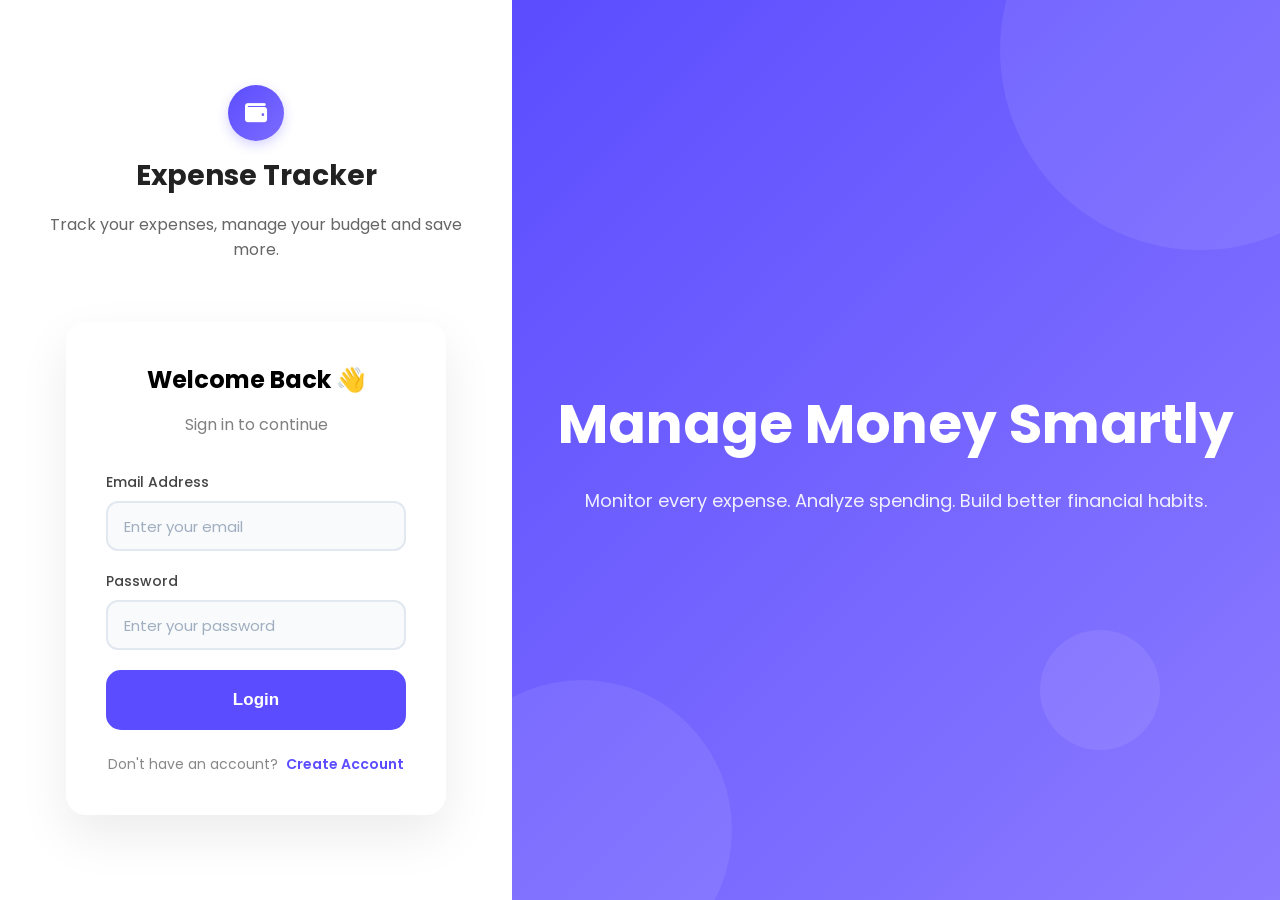
==== frontend/dashboard.html @ 8a33d6e6 "Final Expense Tracker Project" ====
<!DOCTYPE html>
<html lang="en">

<head>

    <meta charset="UTF-8">
    <meta name="viewport" content="width=device-width, initial-scale=1.0">

    <title>Dashboard | Expense Tracker</title>

    <!-- Google Font -->
    <link rel="preconnect" href="https://fonts.googleapis.com">
    <link rel="preconnect" href="https://fonts.gstatic.com" crossorigin>

    <link href="https://fonts.googleapis.com/css2?family=Poppins:wght@300;400;500;600;700&display=swap" rel="stylesheet">

    <!-- Font Awesome -->
    <link rel="stylesheet"
          href="https://cdnjs.cloudflare.com/ajax/libs/font-awesome/6.7.2/css/all.min.css">

    <!-- ===== ANTI-FOUC: Apply user-specific theme BEFORE first paint ===== -->
    <script>
        (function() {
            var userId = null;
            try {
                var stored = localStorage.getItem("currentUser");
                if (stored) {
                    var user = JSON.parse(stored);
                    if (user && user.id) userId = user.id;
                }
            } catch(e) {}
            var theme = userId ? localStorage.getItem("theme_" + userId) : null;
            if (theme === "dark") {
                document.documentElement.classList.add("dark-mode");
                var style = document.createElement("style");
                style.textContent = "html.dark-mode{--dark:#FFFFFF;--gray:#D1D5DB;--border:#374151;--background:#111827;--card:#1F2937;--sidebar-bg:#111827;--navbar-bg:#111827;--input-bg:#374151;--text-primary:#FFFFFF;--text-secondary:#D1D5DB;--hover-bg:#1F2937;--primary-light:rgba(99,102,241,0.15)}";
                document.head.insertBefore(style, document.head.querySelector('link[rel="stylesheet"]'));
            }
        })();
    </script>

    <!-- Dashboard CSS -->
    <link rel="stylesheet" href="css/dashboard.css">
    <link rel="stylesheet" href="css/responsive.css">

    <!-- Toast & Modal CSS -->
    <link rel="stylesheet" href="css/toast.css">
    <link rel="stylesheet" href="css/modal.css">

</head>

<body>

<div class="dashboard-container">

    <!-- ================= Sidebar ================= -->

    <aside class="sidebar">

      <div class="logo">

    <div class="logo-icon">

        <i class="fa-solid fa-wallet"></i>

    </div>

    <h2>Expense Tracker</h2>

</div>


<nav>

    <ul>

<li>
    <a href="dashboard.html">
        <i class="fa-solid fa-house"></i>
        <span>Dashboard</span>
    </a>
</li>

        <li>

            <a href="add_expense.html">

                <i class="fa-solid fa-plus"></i>

                <span>Add Expense</span>

            </a>

        </li>


        <li>

            <a href="expenses.html">

                <i class="fa-solid fa-receipt"></i>

                <span>Expenses</span>

            </a>

        </li>


        <li>

            <a href="categories.html">

                <i class="fa-solid fa-layer-group"></i>

                <span>Categories</span>

            </a>

        </li>


        <li>

            <a href="reports.html">

                <i class="fa-solid fa-chart-pie"></i>

                <span>Reports</span>

            </a>

        </li>


        <li>

            <a href="budget.html">

                <i class="fa-solid fa-wallet"></i>

                <span>Budget</span>

            </a>

        </li>


        <li>

            <a href="profile.html">

                <i class="fa-solid fa-user"></i>

                <span>Profile</span>

            </a>

        </li>


        <li>

            <a href="settings.html">

                <i class="fa-solid fa-gear"></i>

                <span>Settings</span>

            </a>

        </li>


    </ul>

</nav>


<div class="logout">

    <i class="fa-solid fa-right-from-bracket"></i>

    <span>Logout</span>

</div>

    </aside>

    <!-- ================= Main Content ================= -->

    <main class="main-content">

        <!-- ============ Navbar ============ -->


            <header class="navbar">

    <!-- Left -->

    <div class="nav-left">

        <button class="menu-btn">

            <i class="fa-solid fa-bars"></i>

        </button>

    </div>

    <!-- Right -->

    <div class="nav-right">

        <div class="profile" id="profileDropdown">

            <img
                id="navProfileAvatar"
                src="assets/images/default-avatar.png"
                alt="Profile"
                onerror="this.onerror=null;this.src='assets/images/default-avatar.png'"
            >

            <span class="profile-name" id="navUserName">User</span>

            <i class="fa-solid fa-chevron-down"></i>

            <div class="dropdown-menu">
                <a href="profile.html" class="dropdown-item">
                    <i class="fa-solid fa-user"></i>
                    <span>My Profile</span>
                </a>
                <a href="settings.html" class="dropdown-item">
                    <i class="fa-solid fa-gear"></i>
                    <span>Settings</span>
                </a>
                <div class="dropdown-divider"></div>
                <a href="#" class="dropdown-item dropdown-logout" id="dropdownLogoutBtn">
                    <i class="fa-solid fa-right-from-bracket"></i>
                    <span>Logout</span>
                </a>
            </div>

        </div>

    </div>

</header>

        <!-- ============ Dashboard ============ -->

        <section class="dashboard">

            <!-- Welcome Section -->

            <section class="welcome">

                <div class="welcome-text">

                    <h1>
                        Good Evening,
                        <span id="welcomeUserName">User 👋</span>
                    </h1>

                    <p>
                        Track your expenses and stay in control of your finances.
                    </p>

                </div>

                <div class="date-box">

                    <i class="fa-regular fa-calendar"></i>

                    <span>17 July 2026</span>

                </div>

            </section>

<!-- Summary Cards -->
          <section class="summary-cards">

    <!-- Total Expenses -->

    <div class="card">

        <div class="card-icon balance">

            <i class="fa-solid fa-wallet"></i>

        </div>

        <div class="card-info">

            <h4>Total Expenses</h4>

            <h2 id="total-expenses-value">0</h2>

            <p>Total Records</p>

        </div>

    </div>

    <!-- Total Amount Spent -->

    <div class="card">

        <div class="card-icon expense">

            <i class="fa-solid fa-arrow-trend-down"></i>

        </div>

        <div class="card-info">

            <h4>Total Amount Spent</h4>

            <h2 id="total-amount-spent-value">₹0</h2>

            <p>Lifetime</p>

        </div>

    </div>

    <!-- This Month's Expenses -->

    <div class="card">

        <div class="card-icon savings">

            <i class="fa-solid fa-calendar"></i>

        </div>

        <div class="card-info">

            <h4>This Month's Expenses</h4>

            <h2 id="this-month-expenses-value">₹0</h2>

            <p>Current Month</p>

        </div>

    </div>

    <!-- Categories Used -->

    <div class="card">

        <div class="card-icon income">

            <i class="fa-solid fa-layer-group"></i>

        </div>

        <div class="card-info">

            <h4>Categories Used</h4>

            <h2 id="categories-used-value">0</h2>

            <p>Active Categories</p>

        </div>

    </div>

</section>

            <!-- Top Categories -->

           <section class="charts">

    <div class="category-card">

        <div class="section-header">

            <h3>Top Categories</h3>

        </div>

        <div class="category-list" id="top-categories-list">

        </div>

    </div>

</section>

            <!-- Recent Transactions -->

           <section class="transactions">

    <div class="section-header">

        <h3>Recent Transactions</h3>

        <a href="#">View All</a>

    </div>

    <table>

        <thead>

            <tr>

                <th>Title</th>

                <th>Category Name</th>

                <th>Date</th>

                <th>Amount</th>

                <th>Status</th>

            </tr>

        </thead>

        <tbody>

        </tbody>

    </table>

</section>

        </section>
        <footer class="footer">

    <p>

        © 2026 Expense Tracker

    </p>

</footer>

    </main>

</div>

<script src="js/toast.js"></script>
<script src="js/modal.js"></script>
<script src="js/utils.js"></script>
<script src="js/app.js"></script>
<script src="js/dashboard.js"></script>

</body>
</html>
---- frontend/css/dashboard.css ----
/* ==========================
   GOOGLE FONT & RESET
========================== */

*{
    margin:0;
    padding:0;
    box-sizing:border-box;
}

:root{

    --primary:#6366F1;
    --primary-light:#EEF2FF;

    --success:#22C55E;
    --danger:#EF4444;
    --warning:#F59E0B;

    /* Light theme (default) */
    --dark:#111827;
    --gray:#6B7280;
    --border:#E5E7EB;

    --background:#F5F7FB;
    --card:#FFFFFF;
    --sidebar-bg:#FFFFFF;
    --navbar-bg:#FFFFFF;
    --input-bg:#FFFFFF;
    --text-primary:#111827;
    --text-secondary:#6B7280;
    --hover-bg:#F3F4F6;

}

body{

    font-family:'Poppins',sans-serif;

    background:var(--background);

    color:var(--text-primary);

}

/* ==========================
   DARK MODE
========================== */

body.dark-mode{

    --dark:#FFFFFF;
    --gray:#D1D5DB;
    --border:#374151;

    --background:#111827;
    --card:#1F2937;
    --sidebar-bg:#111827;
    --navbar-bg:#111827;
    --input-bg:#374151;
    --text-primary:#FFFFFF;
    --text-secondary:#D1D5DB;
    --hover-bg:#1F2937;

    --primary-light:rgba(99,102,241,0.15);

}

.dashboard-container{

    display:flex;

    min-height:100vh;

}

.main-content{

    flex:1;

    display:flex;

    flex-direction:column;

    background:var(--background);

}

.dashboard{

    padding:35px;

}

/* ==========================
   NAVBAR
========================== */

.navbar{

    height:80px;

    background:var(--navbar-bg);

    display:flex;

    justify-content:space-between;

    align-items:center;

    padding:0 35px;

    border-bottom:1px solid var(--border);

}

.nav-left{

    display:flex;

    align-items:center;

    gap:20px;

}

.menu-btn{

    width:45px;

    height:45px;

    border:none;

    border-radius:12px;

    background:var(--primary-light);

    color:var(--primary);

    font-size:18px;

    cursor:pointer;

}

.search-box{

    display:flex;

    align-items:center;

    gap:10px;

    background:var(--input-bg);

    padding:12px 18px;

    border-radius:12px;

    width:350px;

    border:1px solid var(--border);

}

.search-box i{

    color:var(--text-secondary);

}

.search-box input{

    width:100%;

    border:none;

    background:transparent;

    outline:none;

    font-size:15px;

    font-family:'Poppins',sans-serif;

    color:var(--text-primary);

}

.nav-right{

    display:flex;

    align-items:center;

    gap:20px;

}

.icon-btn{

    width:45px;

    height:45px;

    border:none;

    border-radius:12px;

    background:var(--hover-bg);

    cursor:pointer;

    font-size:18px;

    color:var(--text-primary);

}

.profile{

    display:flex;

    align-items:center;

    gap:8px;

    cursor:pointer;

    position:relative;

    padding:4px 10px 4px 4px;

    border-radius:40px;

    transition:background 0.2s;

    border:1px solid var(--border);

    background:var(--card);

    user-select:none;

}

.profile:hover{

    background:var(--hover-bg);

}

.profile.active{

    border-color:var(--primary);

    box-shadow:0 0 0 2px rgba(99,102,241,0.15);

}

.profile img{

    width:34px;

    height:34px;

    border-radius:50%;

    object-fit:cover;

    flex-shrink:0;

}

.profile-name{

    font-size:14px;

    font-weight:600;

    color:var(--text-primary);

    white-space:nowrap;

    max-width:80px;

    overflow:hidden;

    text-overflow:ellipsis;

}

.profile i.fa-chevron-down{

    font-size:10px;

    color:var(--text-secondary);

    transition:transform 0.25s ease;

    flex-shrink:0;

}

.profile.active i.fa-chevron-down{

    transform:rotate(180deg);

}

/* ---------- Profile Dropdown ---------- */

.dropdown-menu{

    position:absolute;

    top:calc(100% + 8px);

    right:0;

    background:var(--card);

    border-radius:12px;

    box-shadow:0 10px 40px rgba(0,0,0,0.15);

    width:220px;

    padding:6px;

    opacity:0;

    visibility:hidden;

    transform:translateY(-8px) scale(0.96);

    transition:all 0.25s cubic-bezier(0.16,1,0.3,1);

    z-index:1000;

    border:1px solid var(--border);

    transform-origin:top right;

}

.dropdown-menu.show{

    opacity:1;

    visibility:visible;

    transform:translateY(0) scale(1);

}

.dropdown-item{

    display:flex;

    align-items:center;

    gap:12px;

    padding:10px 14px;

    border-radius:8px;

    text-decoration:none;

    color:var(--text-primary);

    font-size:14px;

    font-weight:500;

    transition:all 0.15s ease;

    cursor:pointer;

}

.dropdown-item i{

    width:18px;

    text-align:center;

    font-size:15px;

    color:var(--text-secondary);

    flex-shrink:0;

}

.dropdown-item span{

    flex:1;
    display:inline-block;

}

.dropdown-item:hover{

    background:var(--primary-light);

    color:var(--primary);

}

.dropdown-item:hover i{

    color:var(--primary);

}

.dropdown-logout{

    color:var(--danger);

}

.dropdown-logout i{

    color:var(--danger);

}

.dropdown-logout:hover{

    background:#FEF2F2 !important;

    color:var(--danger) !important;

}

.dropdown-logout:hover i{

    color:var(--danger) !important;

}

body.dark-mode .dropdown-logout:hover{

    background:rgba(239,68,68,0.15) !important;

    color:#F87171 !important;

}

body.dark-mode .dropdown-logout:hover i{

    color:#F87171 !important;

}

body.dark-mode .dropdown-item:hover{

    background:rgba(255,255,255,0.08);

    color:var(--text-primary);

}

body.dark-mode .dropdown-item:hover i{

    color:var(--text-primary);

}

.dropdown-divider{

    height:1px;

    background:var(--border);

    margin:4px 0;

}



/* =====================================
   SIDEBAR
===================================== */
.sidebar{

    width:280px;

    background:var(--sidebar-bg);

    color:var(--text-primary);

    display:flex;

    flex-direction:column;

    padding:25px 20px;

    transition:width 0.3s, padding 0.3s;

    border-right:1px solid var(--border);

}

/* =====================================
   COLLAPSIBLE SIDEBAR (CSS-only)
===================================== */

.sidebar.collapsed{

    width:90px;

    padding:25px 12px;

}

.sidebar.collapsed .logo h2{

    opacity:0;

    width:0;

    overflow:hidden;

    white-space:nowrap;

    margin:0;

}

/* keep logo icon visible and centered */
.sidebar.collapsed .logo{

    margin-bottom:25px;

}

.sidebar.collapsed .logo-icon{

    margin:0;

    width:55px;

    height:55px;

}

/* Hide all menu text when collapsed */
.sidebar.collapsed nav li span,
.sidebar.collapsed .logout span{

    opacity:0;

    width:0;

    overflow:hidden;

    white-space:nowrap;

    margin:0;

}

/* Center icons vertically (and horizontally within the narrow sidebar) */
.sidebar.collapsed nav li{

    gap:0;

    padding-left:12px;

    padding-right:12px;

}

.sidebar.collapsed nav li i{

    width:22px;

    text-align:center;

}

.sidebar.collapsed nav li{

    flex-direction:column;

    align-items:center;

    justify-content:center;

}

/* Make logout icon+container center */
.sidebar.collapsed .logout{

    gap:0;

    padding-left:12px;

    padding-right:12px;

    flex-direction:column;

    align-items:center;

    justify-content:center;

    text-align:center;

}

/* Ensure main content expands naturally when sidebar collapses */
.dashboard-container{

    transition:all 0.3s;

}

.sidebar.collapsed{

    flex:0 0 auto;

}

.main-content{

    transition:all 0.3s;

}

.sidebar.collapsed ~ .main-content{

    transition:all 0.3s;

}

.sidebar-top{


    display:flex;

    flex-direction:column;

}

.logo{

    display:flex;

    align-items:center;

    gap:15px;

    margin-bottom:30px;

}

nav{

    flex:1;

}

nav ul{

    list-style:none;

}

.logout{

    margin-top:auto;

    padding-top:30px;

}

.logo{

    display:flex;
    align-items:center;
    gap:15px;

    margin-bottom:25px;

}

.logo-icon{

    width:55px;
    height:55px;

    border-radius:16px;

    background:linear-gradient(135deg,#6366F1,#8B5CF6);

    display:flex;
    justify-content:center;
    align-items:center;

    font-size:22px;

    color:#fff;

}

.logo h2{

    font-size:20px;
    font-weight:600;

    color:var(--text-primary);

}

nav ul{

    list-style:none;

}

nav li{

    display:flex;
    align-items:center;

    gap:16px;

    padding:15px 18px;

    margin-bottom:12px;

    border-radius:14px;

    cursor:pointer;

    transition:.3s;

    color:var(--text-secondary);

}

nav li:hover{

    background:var(--hover-bg);

    color:var(--text-primary);

}

nav li a{

    display:flex;
    align-items:center;
    gap:16px;
    text-decoration:none;
    color:inherit;
    width:100%;

}

.active{

    background:linear-gradient(135deg,#6366F1,#8B5CF6) !important;

    color:#fff !important;

}

.active a{

    color:#fff !important;

}

nav li i{

    width:22px;
    font-size:18px;

}

.logout{

    display:flex;
    align-items:center;

    gap:16px;

    padding:15px 18px;

    border-radius:14px;

    cursor:pointer;

    transition:.3s;

    color:var(--text-secondary);

}

.logout:hover{

    background:var(--hover-bg);

    color:var(--danger);

}

.logout i{

    width:22px;
    font-size:18px;

}

/* =====================================
   WELCOME SECTION
===================================== */

.welcome{

    display:flex;
    justify-content:space-between;
    align-items:center;

    margin-bottom:35px;

}

.welcome h1{

    font-size:38px;
    color:var(--text-primary);

}

.welcome span{

    color:var(--primary);

}

.welcome p{

    margin-top:10px;

    color:var(--text-secondary);

    font-size:16px;

}

.date-box{

    display:flex;
    align-items:center;
    gap:10px;

    background:var(--card);

    padding:14px 22px;

    border-radius:14px;

    border:1px solid var(--border);

    color:var(--text-primary);

}

.date-box i{

    color:var(--primary);

}

/* =====================================
   SUMMARY CARDS
===================================== */

.summary-cards{

    display:grid;

    grid-template-columns:repeat(4,1fr);

    gap:25px;

    margin-bottom:35px;

}

.card{

    background:var(--card);

    padding:25px;

    border-radius:18px;

    border:1px solid var(--border);

    transition:.3s;

}

.card:hover{

    transform:translateY(-6px);

}

.card-icon{

    width:60px;

    height:60px;

    border-radius:16px;

    display:flex;

    justify-content:center;

    align-items:center;

    font-size:22px;

    color:white;

    margin-bottom:18px;

}

.balance{

    background:#6366F1;

}

.income{

    background:#22C55E;

}

.expense{

    background:#EF4444;

}

.savings{

    background:#F59E0B;

}

.card-info h4{

    color:var(--text-secondary);

    font-size:15px;

}

.card-info h2{

    margin:12px 0;

    font-size:30px;

    color:var(--text-primary);

}

.card-info p{

    color:var(--text-secondary);

}

/* =====================================
   CHARTS (Top Categories)
===================================== */

.charts{

    display:grid;

    grid-template-columns:1fr;

    gap:25px;

    margin-bottom:35px;

}

.category-card{

    background:var(--card);

    border-radius:18px;

    padding:25px;

    border:1px solid var(--border);

}

.section-header{

    display:flex;

    justify-content:space-between;

    align-items:center;

    margin-bottom:25px;

}

.section-header h3{

    font-size:22px;

    color:var(--text-primary);

}

/* =====================================
   TOP CATEGORIES
===================================== */

.category-list{

    display:flex;

    flex-direction:column;

    gap:18px;

}

.category-item{

    display:flex;

    justify-content:space-between;

    align-items:center;

    padding:14px 16px;

    border-radius:12px;

    background:var(--background);

    transition:.3s;

}

.category-item:hover{

    background:var(--primary-light);

    transform:translateX(6px);

}

.category-item span{

    font-weight:500;

    color:var(--text-primary);

}

.category-item strong{

    color:var(--primary);

}

/* =====================================
   RECENT TRANSACTIONS
===================================== */

.transactions{

    margin-top:35px;

    background:var(--card);

    border-radius:18px;

    padding:25px;

    border:1px solid var(--border);

}

.transactions table{

    width:100%;

    border-collapse:collapse;

}

.transactions th{

    text-align:left;

    padding:18px 12px;

    color:var(--text-secondary);

    font-size:15px;

    border-bottom:1px solid var(--border);

}

.transactions td{

    padding:18px 12px;

    border-bottom:1px solid var(--border);

    color:var(--text-primary);

}

.transactions tbody tr{

    transition:.3s;

}

.transactions tbody tr:hover{

    background:var(--hover-bg);

}

.completed{

    background:#DCFCE7;

    color:#16A34A;

    padding:8px 14px;

    border-radius:25px;

    font-size:13px;

    font-weight:600;

}

body.dark-mode .completed{

    background:rgba(22,163,74,0.2);

}

.section-header a{

    text-decoration:none;

    color:var(--primary);

    font-weight:600;

}

/* =====================================
   FOOTER
===================================== */

.footer{

    text-align:center;

    padding:25px;

    color:var(--text-secondary);

    font-size:14px;

    border-top:1px solid var(--border);

    margin-top:40px;

}

/* =====================================
   FORM ELEMENTS (global)
===================================== */

input, select, textarea{

    font-family:'Poppins',sans-serif;

    background:var(--input-bg);

    border:1px solid var(--border);

    color:var(--text-primary);

    border-radius:10px;

    padding:12px 16px;

    outline:none;

    transition:border-color 0.2s;

}

input:focus, select:focus, textarea:focus{

    border-color:var(--primary);

}

input::placeholder, textarea::placeholder{

    color:var(--text-secondary);

}

label{

    color:var(--text-primary);

    font-weight:500;

    margin-bottom:6px;

    display:block;

}

button{

    font-family:'Poppins',sans-serif;

}

/* =========================================================
   DARK MODE — Global Overrides for ALL Page Components
   =========================================================
   These rules ensure that EVERY page gets full dark mode
   when body.dark-mode is applied.
   ========================================================= */

/* ----- Page Headers (Categories, Budget, Reports, Settings, etc.) ----- */
body.dark-mode .categories-header h2,
body.dark-mode .budget-header h2,
body.dark-mode .reports-header h2,
body.dark-mode .expense-form h2,
body.dark-mode .header-text h2 {
    color: var(--text-primary);
}

body.dark-mode .page-description {
    color: var(--text-secondary);
}

/* ----- Category Cards ----- */
body.dark-mode .category-card {
    background: var(--card);
    box-shadow: none;
    border: 1px solid var(--border);
}

body.dark-mode .category-card h3 {
    color: var(--text-primary);
}

body.dark-mode .category-card p {
    color: var(--text-secondary);
}

body.dark-mode .category-icon {
    background: var(--primary-light);
}

/* ----- Budget Cards ----- */
body.dark-mode .budget-card {
    background: var(--card);
    box-shadow: none;
    border: 1px solid var(--border);
}

body.dark-mode .budget-card h3 {
    color: var(--text-primary);
}

body.dark-mode .budget-top span {
    color: var(--primary);
}

body.dark-mode .budget-info {
    color: var(--text-secondary);
}

body.dark-mode .progress-bar {
    background: var(--border);
}

/* ----- Expense Form ----- */
body.dark-mode .expense-form {
    background: var(--card);
    box-shadow: none;
    border: 1px solid var(--border);
}

body.dark-mode .expense-form h2 {
    color: var(--text-primary);
}

body.dark-mode .form-group label {
    color: var(--text-primary);
}

/* ----- Expense Table ----- */
body.dark-mode .expense-table {
    background: var(--card);
    box-shadow: none;
    border: 1px solid var(--border);
}

body.dark-mode .expense-table thead {
    background: var(--hover-bg);
}

body.dark-mode .expense-table th {
    color: var(--text-primary);
    border-bottom: 1px solid var(--border);
}

body.dark-mode .expense-table td {
    color: var(--text-primary);
    border-top: 1px solid var(--border);
}

body.dark-mode .expense-table tbody tr:hover {
    background: var(--hover-bg);
}

/* ----- Expense Filters ----- */
body.dark-mode .expense-filters input,
body.dark-mode .expense-filters select {
    background: var(--input-bg);
    border-color: var(--border);
    color: var(--text-primary);
}

body.dark-mode .expense-filters input::placeholder {
    color: #9CA3AF;
}

/* ----- Buttons (non-primary) ----- */
body.dark-mode .cancel {
    background: var(--hover-bg);
    color: var(--text-primary);
}

body.dark-mode .cancel:hover {
    background: var(--border);
}

/* ----- Reports Page ----- */
body.dark-mode .report-card {
    background: var(--card);
    box-shadow: none;
    border: 1px solid var(--border);
}

body.dark-mode .report-card h3 {
    color: var(--text-primary);
}

body.dark-mode .report-card p {
    color: var(--text-secondary);
}

body.dark-mode .report-card h2 {
    color: var(--primary);
}

body.dark-mode .chart-container {
    background: var(--card);
    box-shadow: none;
    border: 1px solid var(--border);
}

body.dark-mode .chart-container h3 {
    color: var(--text-primary);
}

body.dark-mode .table-container {
    background: var(--card);
    box-shadow: none;
    border: 1px solid var(--border);
}

body.dark-mode .table-container h3 {
    color: var(--text-primary);
}

/* ----- Reports Tables ----- */
body.dark-mode .reports-table thead {
    background: var(--hover-bg);
}

body.dark-mode .reports-table th {
    color: var(--text-primary);
    border-bottom: 2px solid var(--border);
}

body.dark-mode .reports-table td {
    color: var(--text-primary);
    border-bottom: 1px solid var(--border);
}

body.dark-mode .reports-table tbody tr:hover {
    background: var(--hover-bg);
}

body.dark-mode .remaining-positive {
    color: var(--success);
}

body.dark-mode .remaining-negative {
    color: var(--danger);
}

body.dark-mode .remaining-zero {
    color: var(--text-secondary);
}

/* ----- Settings toggles ----- */
body.dark-mode .slider {
    background: var(--border);
}

body.dark-mode .slider:before {
    background: var(--text-primary);
}

body.dark-mode .switch input:checked + .slider {
    background: var(--primary);
}

/* ----- Modals (Categories, Budget pages) ----- */
body.dark-mode .modal-overlay .modal {
    background: var(--card);
    box-shadow: 0 20px 60px rgba(0,0,0,0.5);
    border: 1px solid var(--border);
}

body.dark-mode .modal-overlay .modal h3 {
    color: var(--text-primary);
}

body.dark-mode .modal-overlay .modal label {
    color: var(--text-secondary);
}

body.dark-mode .modal-overlay .modal input,
body.dark-mode .modal-overlay .modal select {
    background: var(--input-bg);
    border-color: var(--border);
    color: var(--text-primary);
}

body.dark-mode .modal-overlay .modal input:focus,
body.dark-mode .modal-overlay .modal select:focus {
    border-color: var(--primary);
}

body.dark-mode .modal-close-btn {
    color: var(--text-secondary);
}

body.dark-mode .modal-close-btn:hover {
    color: var(--text-primary);
}

body.dark-mode .modal-cancel-btn {
    background: var(--hover-bg);
    border-color: var(--border);
    color: var(--text-primary);
}

body.dark-mode .modal-cancel-btn:hover {
    background: var(--border);
}

/* ----- Category action buttons in modal ----- */
body.dark-mode .category-edit-btn {
    background: rgba(99,102,241,0.15);
    color: var(--primary);
}

body.dark-mode .category-edit-btn:hover {
    background: rgba(99,102,241,0.25);
}

body.dark-mode .category-delete-btn {
    background: rgba(239,68,68,0.15);
    color: var(--danger);
}

body.dark-mode .category-delete-btn:hover {
    background: rgba(239,68,68,0.25);
}

/* =========================================================
   END DARK MODE GLOBAL OVERRIDES
   ========================================================= */
---- frontend/css/responsive.css ----
/* Large Laptop */
@media (max-width:1200px){

}

/* Laptop */
@media (max-width:992px){
    
}

/* ==================================================== */
/* Tablet (768px – 1023px)                                */
/* ==================================================== */

@media (max-width:1023px){

    /* ---- Dashboard ---- */
    .summary-cards{
        grid-template-columns:repeat(2,1fr);
        gap:18px;
    }

    .welcome{
        flex-direction:column;
        align-items:flex-start;
        gap:16px;
    }

    .welcome h1{
        font-size:28px;
    }

    .dashboard{
        padding:25px;
    }

    /* ---- Sidebar ---- */
    .sidebar{
        width:240px;
        padding:20px 16px;
    }

    .sidebar.collapsed{
        width:80px;
        padding:20px 8px;
    }

    /* ---- Expense Form ---- */
    .expense-form{
        padding:28px;
    }

    /* ---- Categories / Budget Grids ---- */
    .categories-grid{
        grid-template-columns:repeat(auto-fit,minmax(180px,1fr));
        gap:18px;
    }

    .budget-grid{
        grid-template-columns:repeat(auto-fit,minmax(260px,1fr));
        gap:18px;
    }

    /* ---- Reports ---- */
    .reports-page{
        padding:25px;
    }

    .reports-grid{
        grid-template-columns:repeat(auto-fit,minmax(200px,1fr));
        gap:18px;
    }

    /* ---- Profile ---- */
    .profile-page{
        padding:25px;
    }

    /* ---- Settings ---- */
    .settings-page{
        padding:25px;
    }

    /* ---- Tables ---- */
    .expense-table{
        overflow-x:auto;
        -webkit-overflow-scrolling:touch;
    }

    .transactions{
        overflow-x:auto;
        -webkit-overflow-scrolling:touch;
    }

    /* ---- Modals ---- */
    .modal-confirm{
        width:380px;
    }
}

/* Tablet (max 768px) — keep existing rules, add missing sections */
@media (max-width:768px){

    body{
        overflow-x:hidden;
    }

    .navbar{

        padding:0 20px;

    }

    .profile{

        padding:3px 8px 3px 3px !important;

    }

    .profile img{

        width:30px !important;

        height:30px !important;

    }

    .profile-name{

        max-width:60px !important;

        font-size:13px !important;

    }

    .dropdown-menu{

        width:200px !important;

        right:-10px !important;

    }

    /* ---- Dashboard ---- */
    .summary-cards{
        grid-template-columns:repeat(2,1fr);
        gap:16px;
    }

    .card{
        padding:20px;
    }

    .card-info h2{
        font-size:24px;
    }

    .dashboard{
        padding:20px;
    }

    .welcome{
        flex-direction:column;
        align-items:flex-start;
        gap:14px;
    }

.welcome h1{
        font-size:26px;
        overflow-wrap:break-word;
        word-break:break-word;
        hyphens:auto;
    }

    /* ---- Sidebar ---- */
    .sidebar{
        position:fixed;
        top:0;
        left:0;
        bottom:0;
        z-index:10000;
        transform:translateX(-100%);
        transition:transform 0.3s ease;
        width:280px;
        box-shadow:0 0 30px rgba(0,0,0,0.2);
    }

    .sidebar.collapsed{
        transform:translateX(-100%);
        width:280px;
        padding:25px 20px;
    }

    .sidebar.collapsed .logo h2{
        opacity:1;
        width:auto;
        overflow:visible;
        white-space:normal;
    }

    .sidebar.collapsed .logo-icon{
        margin:0;
        width:55px;
        height:55px;
    }

    .sidebar.collapsed nav li span,
    .sidebar.collapsed .logout span{
        opacity:1;
        width:auto;
        overflow:visible;
        white-space:normal;
    }

    .sidebar.collapsed nav li{
        gap:16px;
        padding:15px 18px;
        flex-direction:row;
    }

    .sidebar.collapsed .logout{
        gap:16px;
        padding:15px 18px;
        flex-direction:row;
    }

    .sidebar.mobile-open{
        transform:translateX(0);
    }

    /* Sidebar overlay backdrop */
    .sidebar-overlay{
        display:none;
        position:fixed;
        top:0;
        left:0;
        right:0;
        bottom:0;
        background:rgba(0,0,0,0.4);
        z-index:9999;
    }

    .sidebar-overlay.active{
        display:block;
    }

    /* ---- Expense Form ---- */
    .expense-page{
        padding:20px;
    }

    .expense-form{
        padding:24px;
    }

    .expense-form h2{
        font-size:24px;
    }

    .form-row{
        grid-template-columns:1fr;
        gap:16px;
    }

    .buttons{
        flex-direction:column;
        gap:12px;
    }

    .buttons button{
        width:100%;
    }

    /* ---- Expense History ---- */
    .expense-history{
        padding:20px;
    }

    .expense-header{
        flex-direction:column;
        align-items:flex-start;
        gap:16px;
    }

    .header-text h2{
        font-size:26px;
    }

    .expense-filters{
        grid-template-columns:1fr;
        gap:14px;
    }

    .expense-table{
        overflow-x:auto;
        -webkit-overflow-scrolling:touch;
    }

    .expense-table th,
    .expense-table td{
        padding:12px;
        font-size:14px;
        white-space:nowrap;
    }

    /* ---- Width Constraints ---- */
    .dashboard-container{
        width:100%;
    }

    .main-content{
        width:100%;
        max-width:100%;
    }

    .expense-history{
        width:100%;
        max-width:100%;
    }

    .expense-filters .search-box{
        width:100%;
    }

    .add-btn{
        width:100%;
        justify-content:center;
    }

    /* ---- Categories ---- */
    .categories-page{
        padding:20px;
    }

    .categories-header{
        flex-direction:column;
        align-items:flex-start;
        gap:16px;
    }

    .categories-header h2{
        font-size:26px;
    }

    .categories-grid{
        grid-template-columns:repeat(auto-fit,minmax(160px,1fr));
        gap:16px;
    }

    .category-card{
        padding:24px;
    }

    .add-category-btn{
        width:100%;
        justify-content:center;
    }

    /* ---- Budget ---- */
    .budget-page{
        padding:20px;
    }

    .budget-header{
        flex-direction:column;
        align-items:flex-start;
        gap:16px;
    }

    .budget-header h2{
        font-size:26px;
    }

    .budget-grid{
        grid-template-columns:1fr;
        gap:16px;
    }

    .add-budget-btn{
        width:100%;
        justify-content:center;
    }

    /* ---- Reports ---- */
    .reports-page{
        padding:20px;
    }

    .reports-header{
        flex-direction:column;
        align-items:flex-start;
        gap:16px;
    }

    .reports-header h2{
        font-size:26px;
    }

    .reports-grid{
        grid-template-columns:1fr;
        gap:16px;
    }

    .reports-charts{
        grid-template-columns:1fr;
        gap:16px;
    }

    .reports-tables{
        grid-template-columns:1fr;
        gap:16px;
    }

    .reports-tables .table-container:last-child{
        grid-column:1;
    }

    .download-btn{
        width:100%;
        justify-content:center;
    }

    /* ---- Profile ---- */
    .profile-page{
        padding:20px;
    }

    .profile-header-left{
        flex-direction:column;
        text-align:center;
    }

    .profile-header-meta{
        justify-content:center;
    }

    .profile-section-card,
    .profile-header-card{
        padding:24px;
    }

    .profile-header-avatar{
        width:100px;
        height:100px;
    }

    .profile-header-info h2{
        font-size:26px;
    }

    .stats-grid{
        grid-template-columns:repeat(2,1fr);
        gap:14px;
    }

    .form-actions{
        flex-direction:column;
    }

    .btn-primary,
    .btn-secondary{
        width:100%;
        justify-content:center;
    }

    /* ---- Settings ---- */
    .settings-page{
        padding:20px;
    }

    .settings-header h2{
        font-size:26px;
    }

    .setting-card{
        flex-direction:column;
        align-items:flex-start;
        gap:14px;
    }

    .setting-card select,
    .save-settings-btn{
        width:100%;
    }

    .theme-options{
        width:100%;
    }

    .theme-option{
        flex:1;
        justify-content:center;
    }

    /* ---- Transactions Table (Dashboard) ---- */
    .transactions{
        overflow-x:auto;
        -webkit-overflow-scrolling:touch;
    }

    .transactions th,
    .transactions td{
        padding:14px 10px;
        font-size:14px;
        white-space:nowrap;
    }

    /* ---- Charts ---- */
    .charts{
        gap:18px;
    }

    .category-card{
        padding:20px;
    }

    /* ---- Footer ---- */
    .footer{
        padding:18px;
        font-size:13px;
    }

    /* ---- Modals ---- */
    .modal-confirm{
        width:calc(100% - 32px);
        max-width:400px;
        margin:0 auto;
    }

    /* ---- Toast ---- */
    .toast-container{
        top:16px;
        right:16px;
        left:16px;
        max-width:none;
    }

    .toast{
        padding:12px 14px;
    }

    .toast-message{
        font-size:13px;
    }

}

/* Mobile */
@media (max-width:576px){

    body{
        overflow-x:hidden;
    }

    .navbar{

        height:64px;

        padding:0 12px;

    }

    .profile{

        padding:2px 6px 2px 2px !important;

        gap:5px !important;

    }

    .profile img{

        width:26px !important;

        height:26px !important;

    }

    .profile-name{

        max-width:50px !important;

        font-size:12px !important;

    }

    .profile i.fa-chevron-down{

        font-size:9px !important;

    }

    .dropdown-menu{

        width:190px !important;

        right:-5px !important;

        top:calc(100% + 6px) !important;

        padding:4px !important;

    }

    .dropdown-item{

        padding:8px 12px !important;

        font-size:13px !important;

    }

    /* ---- Dashboard ---- */
    .summary-cards{
        grid-template-columns:1fr;
        gap:14px;
    }

    .card{
        padding:18px;
    }

    .card-icon{
        width:50px;
        height:50px;
        font-size:18px;
        margin-bottom:14px;
    }

    .card-info h4{
        font-size:13px;
    }

    .card-info h2{
        font-size:22px;
        margin:8px 0;
    }

    .dashboard{
        padding:14px;
    }

    .welcome{
        gap:12px;
        margin-bottom:24px;
    }

.welcome h1{
        font-size:22px;
        overflow-wrap:break-word;
        word-break:break-word;
        hyphens:auto;
    }

    .welcome p{
        font-size:14px;
    }

    .date-box{
        padding:10px 16px;
        font-size:13px;
        width:100%;
        justify-content:center;
    }

    /* ---- Navbar ---- */
    .navbar{
        height:60px;
    }

    .menu-btn{
        width:40px;
        height:40px;
        font-size:16px;
    }

    .nav-left{
        gap:12px;
    }

    .navbar .search-box{
        display:none;
    }

    .expense-filters .search-box{
        width:100%;
        display:flex;
    }

    /* ---- Sidebar ---- */
    .sidebar{
        width:260px;
    }

    .sidebar.mobile-open{
        transform:translateX(0);
    }

    /* ---- Expense Form ---- */
    .expense-page{
        padding:14px;
    }

    .expense-form{
        padding:18px;
        border-radius:14px;
    }

    .expense-form h2{
        font-size:22px;
    }

    .form-row{
        gap:14px;
    }

    .form-group input,
    .form-group select,
    .form-group textarea{
        padding:12px;
        font-size:14px;
    }

    .page-description{
        font-size:14px;
    }

    /* ---- Width Constraints ---- */
    .dashboard-container{
        width:100%;
    }

    .main-content{
        width:100%;
        max-width:100%;
    }

    /* ---- Expense History ---- */
    .expense-history{
        padding:14px;
        width:100%;
        max-width:100%;
    }

    .header-text h2{
        font-size:22px;
    }

    .add-btn{
        padding:12px 18px;
        font-size:14px;
    }

    .expense-filters{
        gap:12px;
    }

    .expense-filters input,
    .expense-filters select{
        padding:12px;
        font-size:14px;
    }

    .expense-table th,
    .expense-table td{
        padding:10px 8px;
        font-size:13px;
    }

    .edit-btn,
    .delete-btn{
        width:34px;
        height:34px;
        font-size:13px;
    }

    /* ---- Categories ---- */
    .categories-page{
        padding:14px;
    }

    .categories-header h2{
        font-size:22px;
    }

    .categories-grid{
        grid-template-columns:repeat(auto-fit,minmax(140px,1fr));
        gap:14px;
    }

    .category-card{
        padding:20px;
    }

    .category-card h3{
        font-size:18px;
    }

    .category-icon{
        width:56px;
        height:56px;
        font-size:24px;
    }

    .add-category-btn{
        width:100%;
        justify-content:center;
    }

    /* ---- Budget ---- */
    .budget-page{
        padding:14px;
    }

    .budget-header h2{
        font-size:22px;
    }

    .budget-card{
        padding:20px;
    }

    .budget-top h3{
        font-size:18px;
    }

    .budget-info{
        font-size:13px;
    }

    /* ---- Reports ---- */
    .reports-page{
        padding:14px;
    }

    .reports-header h2{
        font-size:22px;
    }

    .report-card{
        padding:20px;
    }

    .report-icon{
        font-size:34px;
    }

    .chart-container{
        padding:18px;
    }

    .chart-wrapper{
        max-height:240px;
    }

    .chart-wrapper canvas{
        max-height:220px;
    }

    .table-container{
        padding:18px;
    }

    .reports-table th,
    .reports-table td{
        padding:10px 10px;
        font-size:13px;
    }

    .download-btn{
        width:100%;
        justify-content:center;
    }

    /* ---- Profile ---- */
    .profile-page{
        padding:14px;
        gap:16px;
    }

    .profile-section-card,
    .profile-header-card{
        padding:18px;
    }

    .profile-section-title h3{
        font-size:17px;
    }

    .profile-header-card{
        padding:24px 18px;
    }

    .profile-header-avatar{
        width:80px;
        height:80px;
    }

    .profile-header-info h2{
        font-size:22px;
    }

    .stats-grid{
        grid-template-columns:repeat(2,1fr);
        gap:10px;
    }

    .stat-item{
        padding:14px;
    }

    .stat-icon{
        width:46px;
        height:46px;
        font-size:18px;
    }

    .stat-info h4{
        font-size:20px;
    }

    .stat-info p{
        font-size:12px;
    }

    /* ---- Settings ---- */
    .settings-page{
        padding:14px;
    }

    .settings-header h2{
        font-size:22px;
    }

    .setting-card{
        padding:18px;
    }

    .setting-info h3{
        font-size:16px;
    }

    .setting-info p{
        font-size:13px;
    }

    .save-settings-btn{
        width:100%;
    }

    /* ---- Transactions Table ---- */
    .transactions{
        padding:18px;
    }

    .section-header h3{
        font-size:18px;
    }

    .transactions th,
    .transactions td{
        padding:12px 8px;
        font-size:13px;
    }

    .completed{
        padding:5px 10px;
        font-size:12px;
    }

    /* ---- Footer ---- */
    .footer{
        padding:14px;
        font-size:12px;
    }

    /* ---- Modals ---- */
    .modal-confirm{
        width:calc(100% - 24px);
        max-width:380px;
        margin:0 auto;
        border-radius:12px;
    }

    .modal-confirm-header{
        padding:18px 18px 0 18px;
    }

    .modal-confirm-body{
        padding:8px 18px 0 18px;
    }

    .modal-confirm-footer{
        padding:16px 18px;
        flex-direction:column-reverse;
    }

    .modal-confirm-btn{
        width:100%;
        text-align:center;
        padding:12px 22px;
    }

    .modal-confirm-title{
        font-size:16px;
    }

    .modal-confirm-message{
        font-size:14px;
    }

    /* ---- Toast ---- */
    .toast-container{
        top:12px;
        right:12px;
        left:12px;
    }

    .toast{
        padding:10px 12px;
        gap:10px;
    }

    .toast-message{
        font-size:13px;
    }

    .toast-icon{
        width:24px;
        height:24px;
        font-size:11px;
    }

}

/* ==================================================== */
/* Extra Small (320px – 480px)                           */
/* ==================================================== */

@media (max-width:480px){

    body{
        overflow-x:hidden;
    }

    /* ---- Dashboard ---- */
    .dashboard-container{
        width:100%;
    }

    .main-content{
        width:100%;
        max-width:100%;
    }

    .dashboard{
        padding:12px;
    }

    .expense-history{
        width:100%;
        max-width:100%;
    }

    .welcome h1{
        font-size:20px;
        overflow-wrap:break-word;
        word-break:break-word;
        hyphens:auto;
    }

    .card{
        padding:14px;
    }

    .card-info h2{
        font-size:20px;
    }

    .card-icon{
        width:44px;
        height:44px;
        font-size:16px;
        margin-bottom:12px;
    }

    .date-box{
        font-size:12px;
        padding:8px 12px;
    }

    /* ---- Sidebar ---- */
    .sidebar{
        width:240px;
        padding:20px 16px;
    }

    .sidebar .logo h2{
        font-size:17px;
    }

    .sidebar .logo-icon{
        width:48px;
        height:48px;
        font-size:18px;
    }

    .sidebar nav li{
        padding:12px 14px;
        font-size:14px;
    }

    /* ---- Categories ---- */
    .categories-grid{
        grid-template-columns:repeat(auto-fit,minmax(130px,1fr));
        gap:12px;
    }

    .category-card{
        padding:16px;
    }

    .category-card h3{
        font-size:16px;
    }

    .category-icon{
        width:48px;
        height:48px;
        font-size:20px;
    }

    /* ---- Budget ---- */
    .budget-card{
        padding:16px;
    }

    .budget-top h3{
        font-size:16px;
    }

    /* ---- Reports ---- */
    .report-card{
        padding:16px;
    }

    .report-icon{
        font-size:28px;
    }

    .chart-container{
        padding:14px;
    }

    .table-container{
        padding:14px;
    }

    .reports-table th,
    .reports-table td{
        padding:8px 8px;
        font-size:12px;
    }

    /* ---- Forms ---- */
    .expense-form{
        padding:14px;
    }

    .expense-form h2{
        font-size:20px;
    }

    .form-group input,
    .form-group select,
    .form-group textarea{
        padding:10px 12px;
        font-size:13px;
    }

    /* ---- Profile ---- */
    .profile-page{
        padding:10px;
        gap:12px;
    }

    .profile-section-card,
    .profile-header-card{
        padding:14px;
    }

    .profile-header-avatar{
        width:72px;
        height:72px;
    }

    .profile-header-info h2{
        font-size:20px;
    }

    .stats-grid{
        gap:8px;
    }

    .stat-item{
        padding:12px;
    }

    .stat-info h4{
        font-size:18px;
    }

    /* ---- Settings ---- */
    .settings-page{
        padding:10px;
    }

    .setting-card{
        padding:14px;
    }

    /* ---- Footer ---- */
    .footer{
        padding:12px;
        font-size:12px;
    }

    /* ---- Toast ---- */
    .toast-container{
        top:10px;
        right:10px;
        left:10px;
    }

    .toast{
        padding:10px;
        gap:8px;
    }

    .toast-message{
        font-size:12px;
    }

}
---- frontend/css/toast.css ----
/* =============================
   Toast Notification Styles
   ============================= */

.toast-container {
    position: fixed;
    top: 24px;
    right: 24px;
    z-index: 99999;
    display: flex;
    flex-direction: column;
    gap: 10px;
    pointer-events: none;
    max-width: 400px;
    width: 100%;
}

.toast {
    display: flex;
    align-items: center;
    gap: 12px;
    padding: 14px 18px;
    border-radius: 12px;
    background: var(--card, #FFFFFF);
    box-shadow: 0 10px 40px rgba(0, 0, 0, 0.15);
    border: 1px solid var(--border, #E5E7EB);
    pointer-events: auto;
    animation: toastSlideIn 0.35s cubic-bezier(0.16, 1, 0.3, 1);
    transition: opacity 0.3s ease, transform 0.3s ease;
    position: relative;
    overflow: hidden;
}

.toast.toast-leaving {
    animation: toastSlideOut 0.3s ease forwards;
}

.toast-icon {
    width: 28px;
    height: 28px;
    border-radius: 50%;
    display: flex;
    align-items: center;
    justify-content: center;
    font-size: 13px;
    flex-shrink: 0;
    color: #fff;
}

.toast-message {
    flex: 1;
    font-size: 14px;
    font-weight: 500;
    color: var(--text-primary, #111827);
    line-height: 1.4;
}

.toast-close {
    width: 24px;
    height: 24px;
    border: none;
    background: none;
    cursor: pointer;
    font-size: 16px;
    color: var(--text-secondary, #6B7280);
    display: flex;
    align-items: center;
    justify-content: center;
    border-radius: 6px;
    flex-shrink: 0;
    transition: background 0.2s;
}

.toast-close:hover {
    background: var(--hover-bg, #F3F4F6);
}

/* Toast Variants */
.toast-success .toast-icon {
    background: #22C55E;
}

.toast-error .toast-icon {
    background: #EF4444;
}

.toast-warning .toast-icon {
    background: #F59E0B;
}

.toast-info .toast-icon {
    background: #3B82F6;
}

.toast-success {
    border-left: 4px solid #22C55E;
}

.toast-error {
    border-left: 4px solid #EF4444;
}

.toast-warning {
    border-left: 4px solid #F59E0B;
}

.toast-info {
    border-left: 4px solid #3B82F6;
}

/* Progress bar */
.toast-progress {
    position: absolute;
    bottom: 0;
    left: 0;
    height: 3px;
    border-radius: 0 0 12px 12px;
    animation: toastProgress 3s linear forwards;
}

.toast-success .toast-progress {
    background: #22C55E;
}

.toast-error .toast-progress {
    background: #EF4444;
}

.toast-warning .toast-progress {
    background: #F59E0B;
}

.toast-info .toast-progress {
    background: #3B82F6;
}

/* Animations */
@keyframes toastSlideIn {
    from {
        opacity: 0;
        transform: translateX(100%) scale(0.9);
    }
    to {
        opacity: 1;
        transform: translateX(0) scale(1);
    }
}

@keyframes toastSlideOut {
    from {
        opacity: 1;
        transform: translateX(0) scale(1);
    }
    to {
        opacity: 0;
        transform: translateX(100%) scale(0.9);
    }
}

@keyframes toastProgress {
    from {
        width: 100%;
    }
    to {
        width: 0%;
    }
}

/* Dark Mode */
body.dark-mode .toast {
    background: #1F2937;
    border-color: #374151;
}

body.dark-mode .toast-message {
    color: #FFFFFF;
}

body.dark-mode .toast-close {
    color: #D1D5DB;
}

body.dark-mode .toast-close:hover {
    background: rgba(255, 255, 255, 0.08);
}

/* Responsive */
@media (max-width: 576px) {
    .toast-container {
        top: 16px;
        right: 16px;
        left: 16px;
        max-width: none;
    }

    .toast {
        padding: 12px 14px;
    }

    .toast-message {
        font-size: 13px;
    }
}
---- frontend/css/modal.css ----
/* =============================
   Confirmation Modal Styles
   ============================= */

.modal-confirm-overlay {
    position: fixed;
    top: 0;
    left: 0;
    right: 0;
    bottom: 0;
    background: rgba(0, 0, 0, 0.5);
    z-index: 99998;
    display: flex;
    align-items: center;
    justify-content: center;
    padding: 20px;
    opacity: 0;
    visibility: hidden;
    transition: all 0.25s ease;
    backdrop-filter: blur(2px);
}

.modal-confirm-overlay.active {
    opacity: 1;
    visibility: visible;
}

.modal-confirm {
    background: var(--card, #FFFFFF);
    border-radius: 16px;
    padding: 0;
    width: 420px;
    max-width: 100%;
    box-shadow: 0 25px 60px rgba(0, 0, 0, 0.25);
    border: 1px solid var(--border, #E5E7EB);
    transform: scale(0.92) translateY(10px);
    transition: transform 0.3s cubic-bezier(0.16, 1, 0.3, 1);
    overflow: hidden;
}

.modal-confirm-overlay.active .modal-confirm {
    transform: scale(1) translateY(0);
}

.modal-confirm-header {
    padding: 24px 24px 0 24px;
    display: flex;
    align-items: flex-start;
    gap: 14px;
}

.modal-confirm-icon {
    width: 44px;
    height: 44px;
    border-radius: 12px;
    display: flex;
    align-items: center;
    justify-content: center;
    font-size: 20px;
    flex-shrink: 0;
}

.modal-confirm-icon.warning-icon {
    background: #FEF3C7;
    color: #D97706;
}

.modal-confirm-icon.danger-icon {
    background: #FEE2E2;
    color: #DC2626;
}

.modal-confirm-icon.info-icon {
    background: #DBEAFE;
    color: #2563EB;
}

body.dark-mode .modal-confirm-icon.warning-icon {
    background: rgba(245, 158, 11, 0.2);
    color: #FBBF24;
}

body.dark-mode .modal-confirm-icon.danger-icon {
    background: rgba(239, 68, 68, 0.2);
    color: #F87171;
}

body.dark-mode .modal-confirm-icon.info-icon {
    background: rgba(59, 130, 246, 0.2);
    color: #60A5FA;
}

.modal-confirm-title {
    flex: 1;
    font-size: 18px;
    font-weight: 600;
    color: var(--text-primary, #111827);
    margin: 8px 0 0 0;
    line-height: 1.3;
}

.modal-confirm-body {
    padding: 12px 24px 0 24px;
}

.modal-confirm-message {
    font-size: 15px;
    color: var(--text-secondary, #6B7280);
    line-height: 1.5;
    margin: 0;
}

.modal-confirm-footer {
    padding: 20px 24px;
    display: flex;
    justify-content: flex-end;
    gap: 12px;
    background: var(--background, #F9FAFB);
    border-top: 1px solid var(--border, #E5E7EB);
    margin-top: 20px;
}

body.dark-mode .modal-confirm-footer {
    background: rgba(255, 255, 255, 0.03);
}

.modal-confirm-btn {
    padding: 10px 22px;
    border: none;
    border-radius: 10px;
    font-size: 14px;
    font-weight: 600;
    cursor: pointer;
    transition: all 0.2s ease;
    font-family: 'Poppins', sans-serif;
}

.modal-confirm-btn-cancel {
    background: var(--hover-bg, #F3F4F6);
    color: var(--text-primary, #111827);
    border: 1px solid var(--border, #E5E7EB);
}

.modal-confirm-btn-cancel:hover {
    background: var(--border, #E5E7EB);
}

.modal-confirm-btn-confirm {
    background: #EF4444;
    color: #FFFFFF;
}

.modal-confirm-btn-confirm:hover {
    background: #DC2626;
}

.modal-confirm-btn-primary {
    background: #6366F1;
    color: #FFFFFF;
}

.modal-confirm-btn-primary:hover {
    background: #4F46E5;
}

/* Dark mode overrides */
body.dark-mode .modal-confirm {
    background: #1F2937;
    border-color: #374151;
}

body.dark-mode .modal-confirm-title {
    color: #FFFFFF;
}

body.dark-mode .modal-confirm-message {
    color: #D1D5DB;
}

body.dark-mode .modal-confirm-btn-cancel {
    background: rgba(255, 255, 255, 0.08);
    color: #FFFFFF;
    border-color: #374151;
}

body.dark-mode .modal-confirm-btn-cancel:hover {
    background: rgba(255, 255, 255, 0.12);
}

/* Responsive */
@media (max-width: 576px) {
    .modal-confirm {
        width: 100%;
        border-radius: 12px;
    }

    .modal-confirm-header {
        padding: 20px 20px 0 20px;
    }

    .modal-confirm-body {
        padding: 10px 20px 0 20px;
    }

    .modal-confirm-footer {
        padding: 16px 20px;
        flex-direction: column-reverse;
    }

    .modal-confirm-btn {
        width: 100%;
        text-align: center;
        padding: 12px 22px;
    }
}
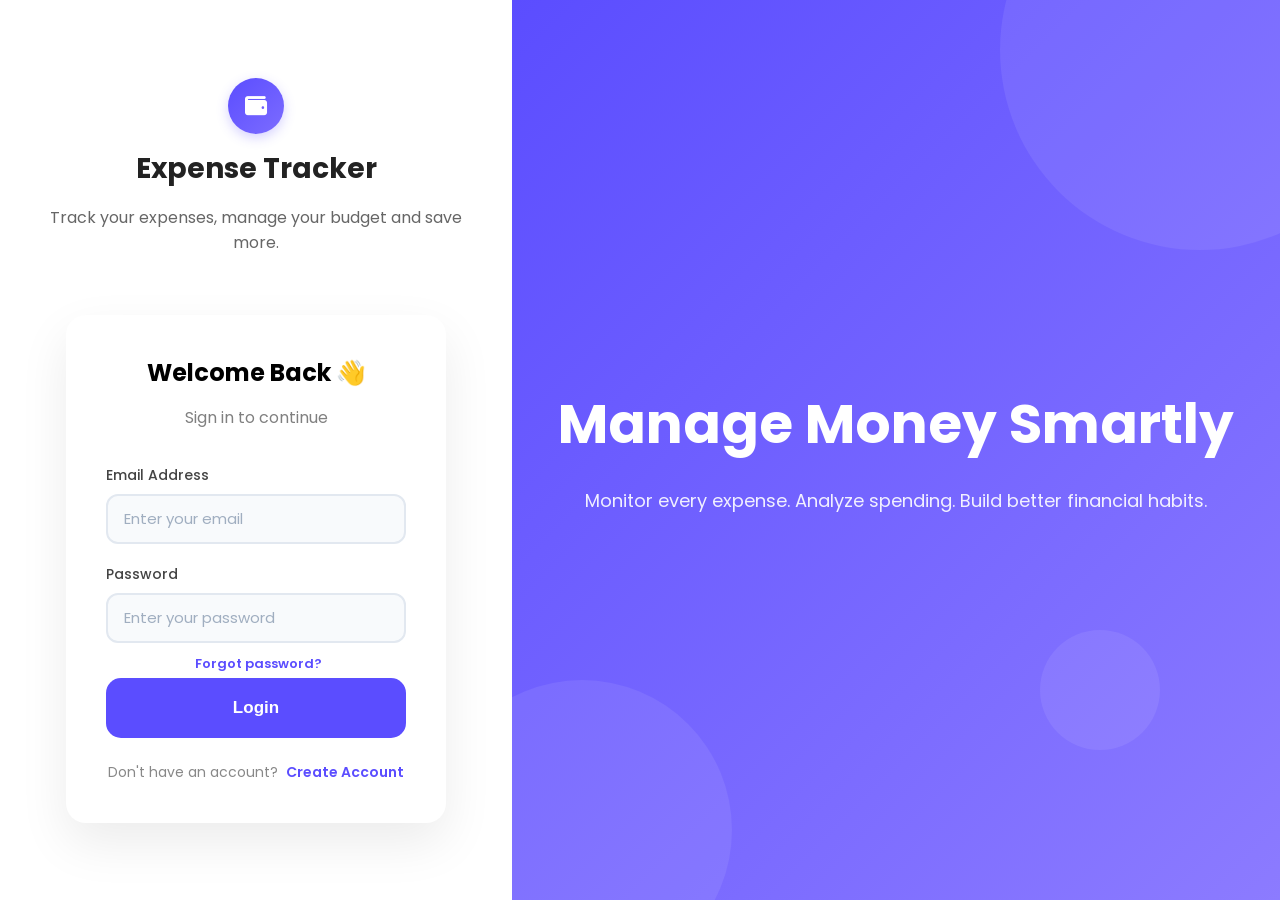
==== commit 98c18817: "Final optimization and production polish for Expense Tracker" ====
--- a/frontend/dashboard.html
+++ b/frontend/dashboard.html
@@ -272,7 +272,7 @@
 
                     <i class="fa-regular fa-calendar"></i>
 
-                    <span>17 July 2026</span>
+                    <span id="currentDate">Loading...</span>
 
                 </div>
 
--- a/frontend/css/dashboard.css
+++ b/frontend/css/dashboard.css
@@ -1253,6 +1253,51 @@
 
 }
 
+/* ----- Button Loading State (shared setButtonLoading helper) ----- */
+button:disabled{
+
+    opacity:.7;
+
+    cursor:not-allowed;
+
+    transform:none !important;
+
+}
+
+.button-spinner{
+
+    width:18px;
+
+    height:18px;
+
+    border:2px solid rgba(255,255,255,.35);
+
+    border-top-color:#fff;
+
+    border-radius:50%;
+
+    display:inline-block;
+
+    animation:buttonSpinner .7s linear infinite;
+
+    flex-shrink:0;
+
+    vertical-align:middle;
+
+}
+
+button.is-loading{
+
+    pointer-events:none;
+
+}
+
+@keyframes buttonSpinner{
+
+    to{ transform:rotate(360deg); }
+
+}
+
 /* =========================================================
    DARK MODE — Global Overrides for ALL Page Components
    =========================================================
